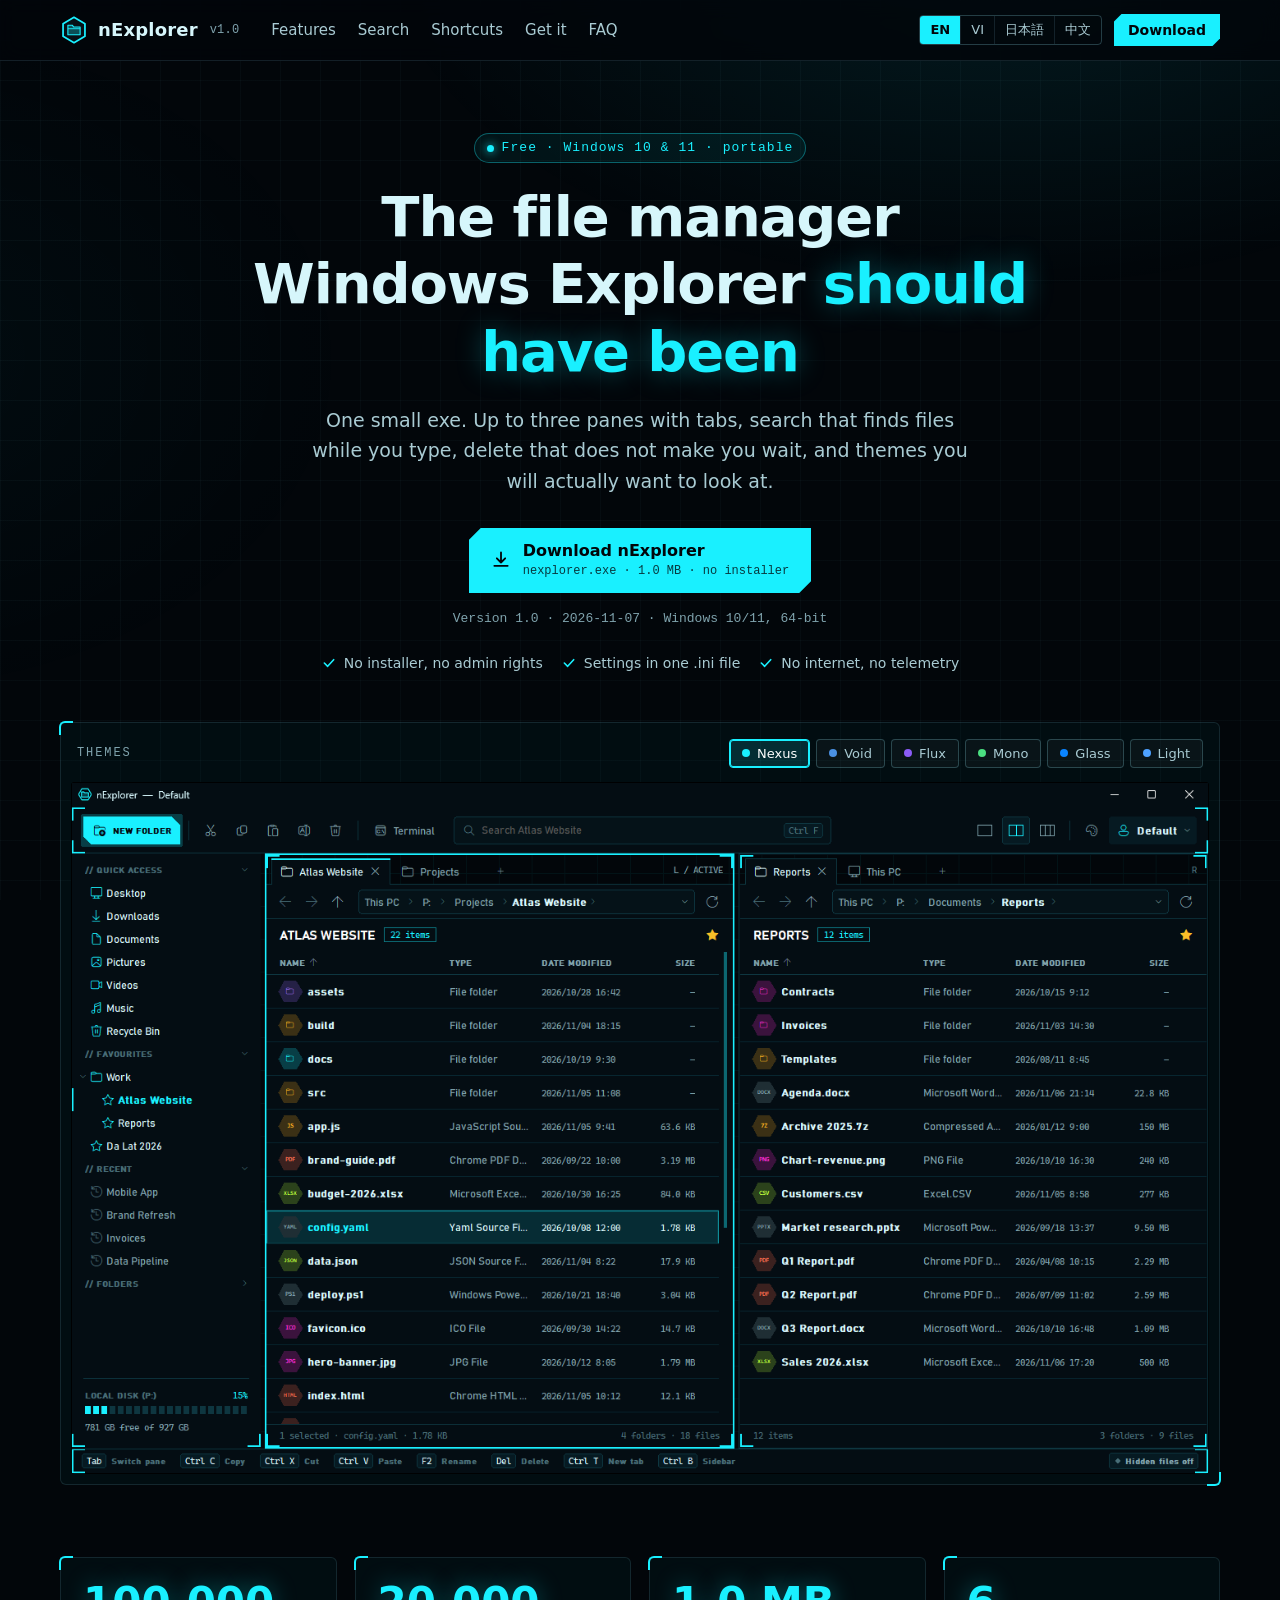
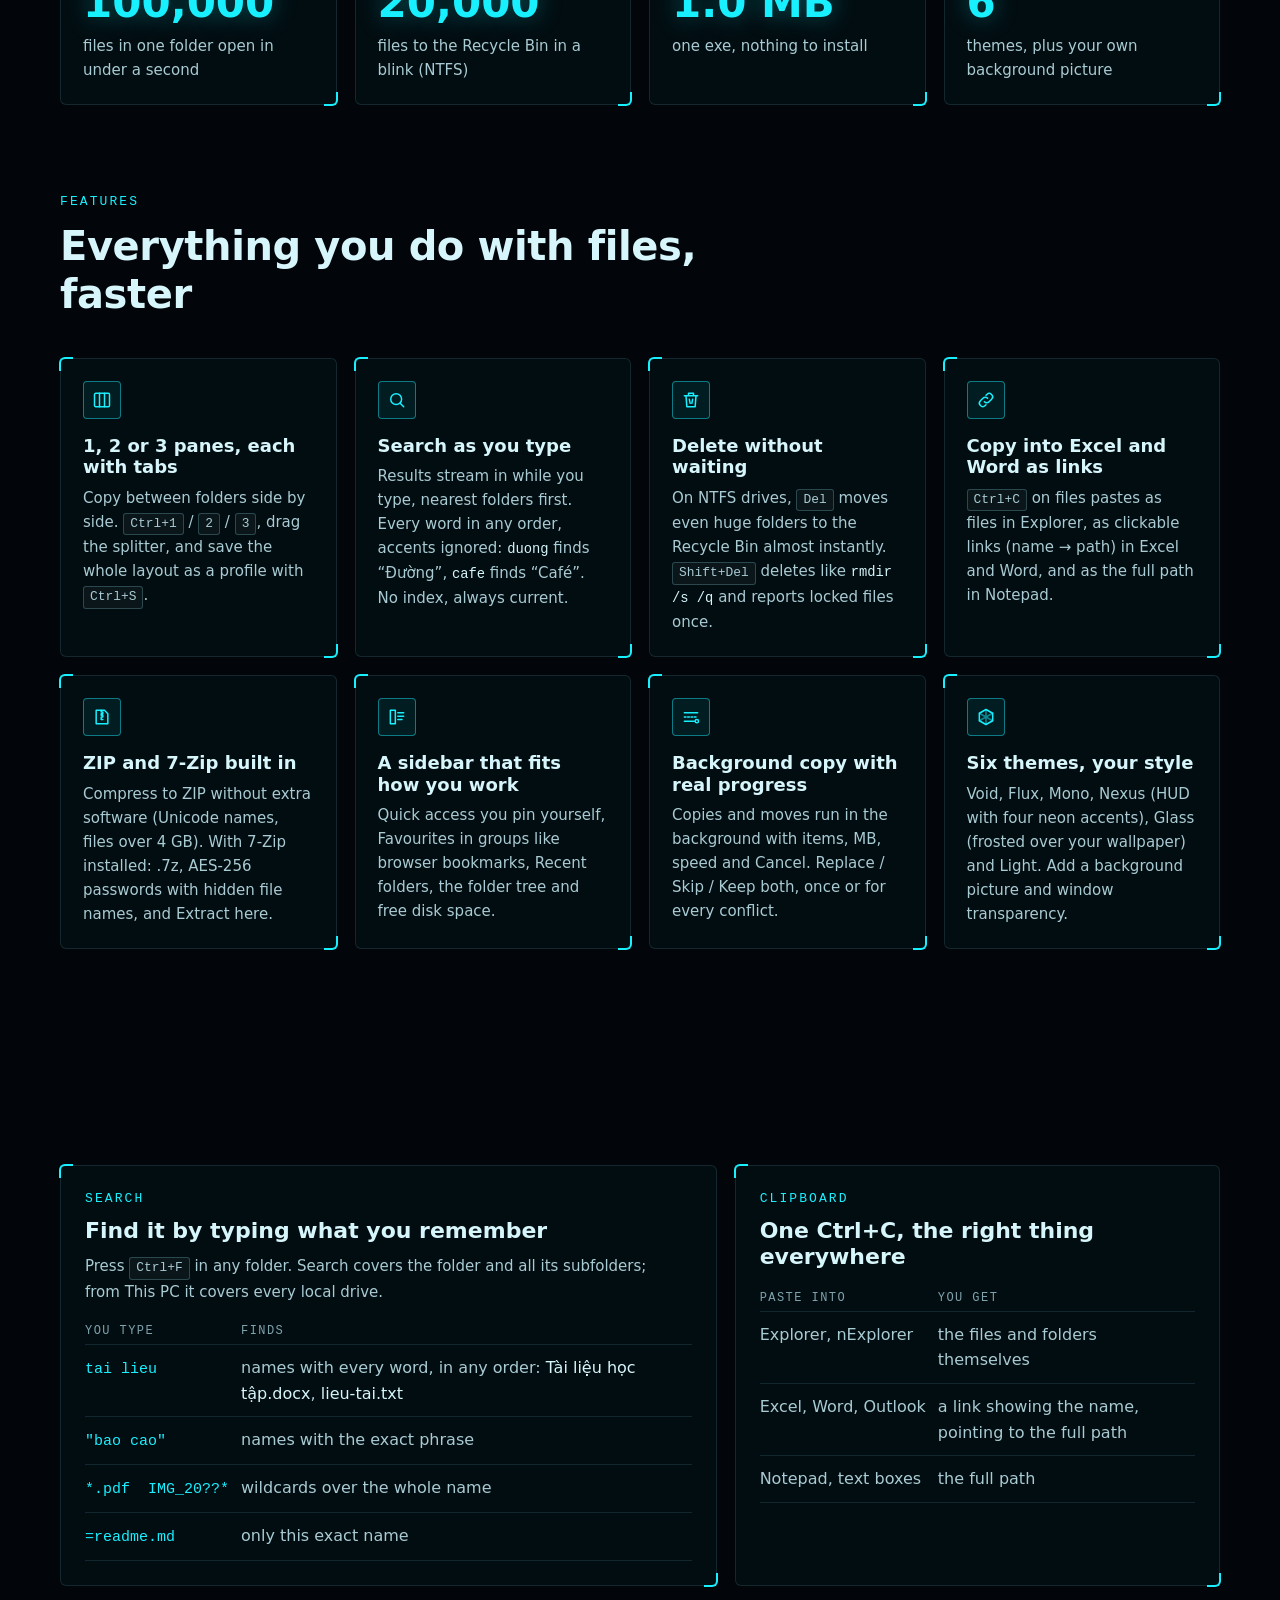
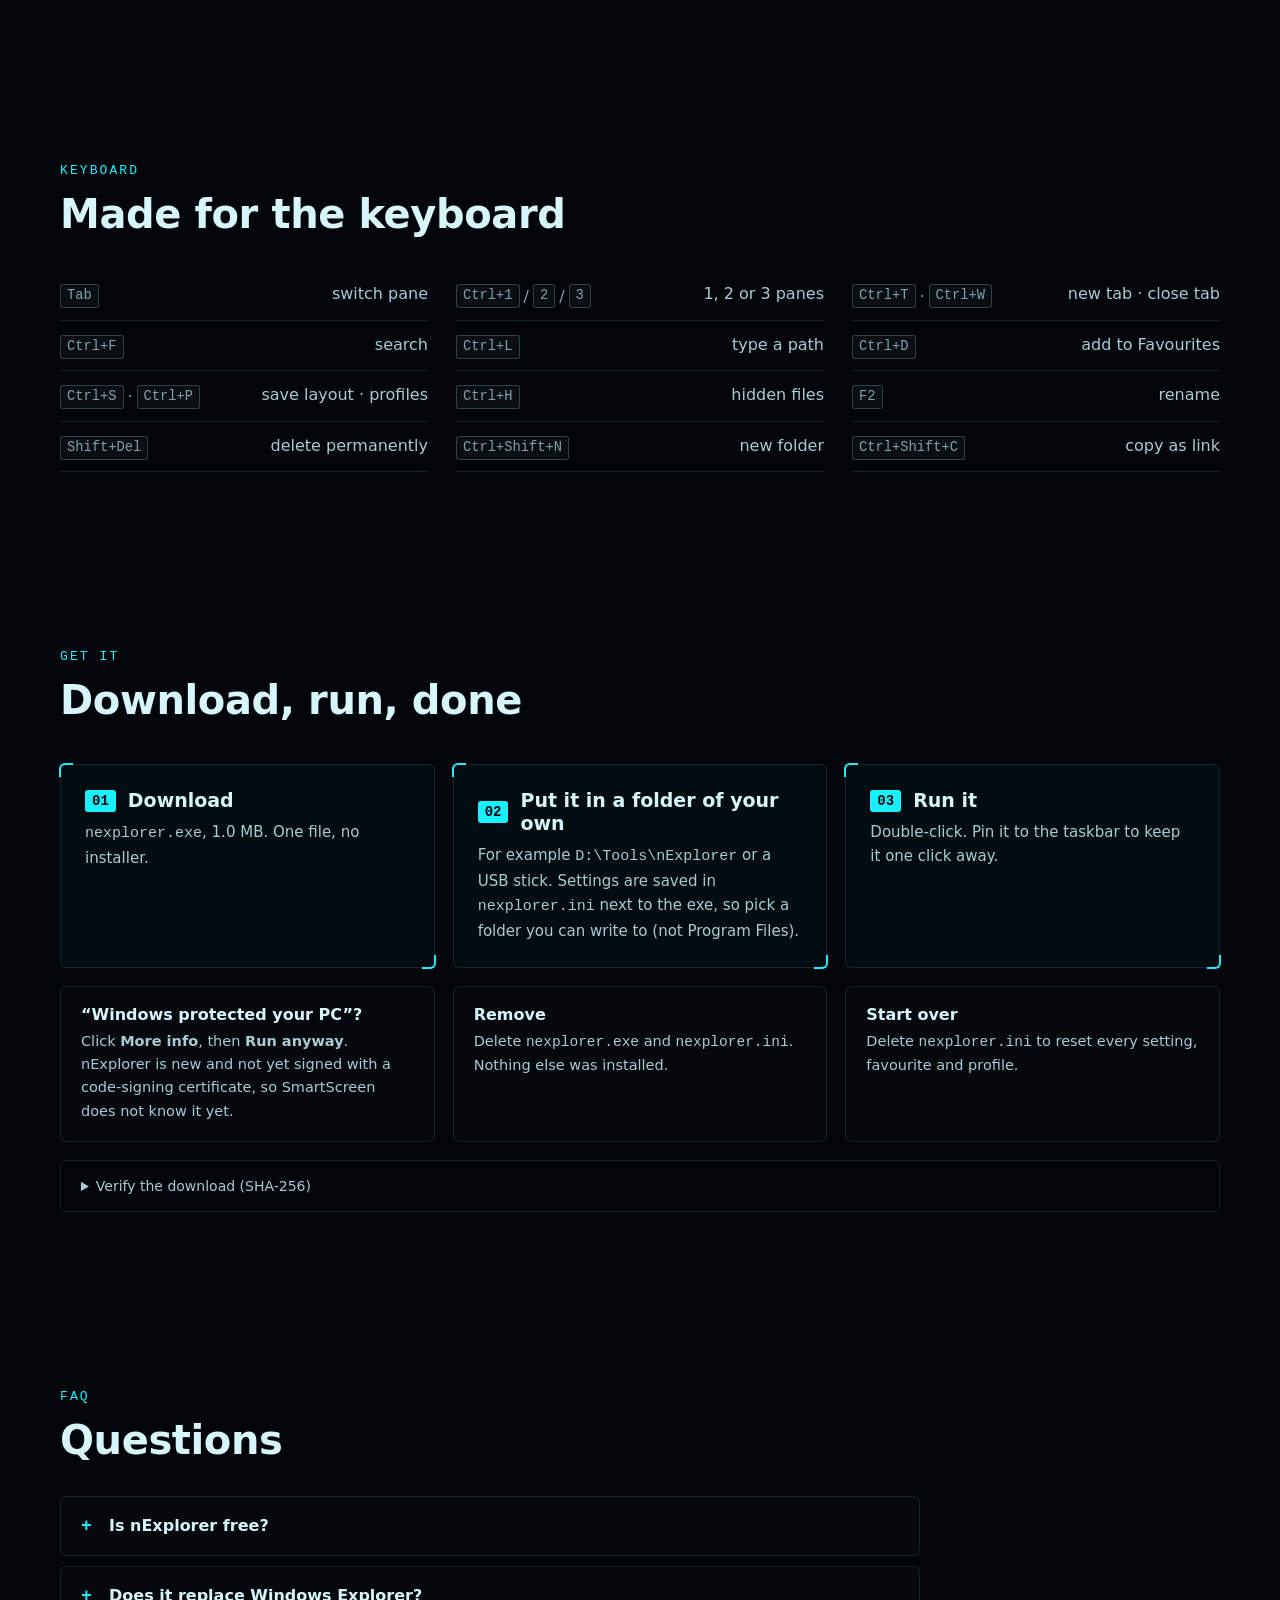
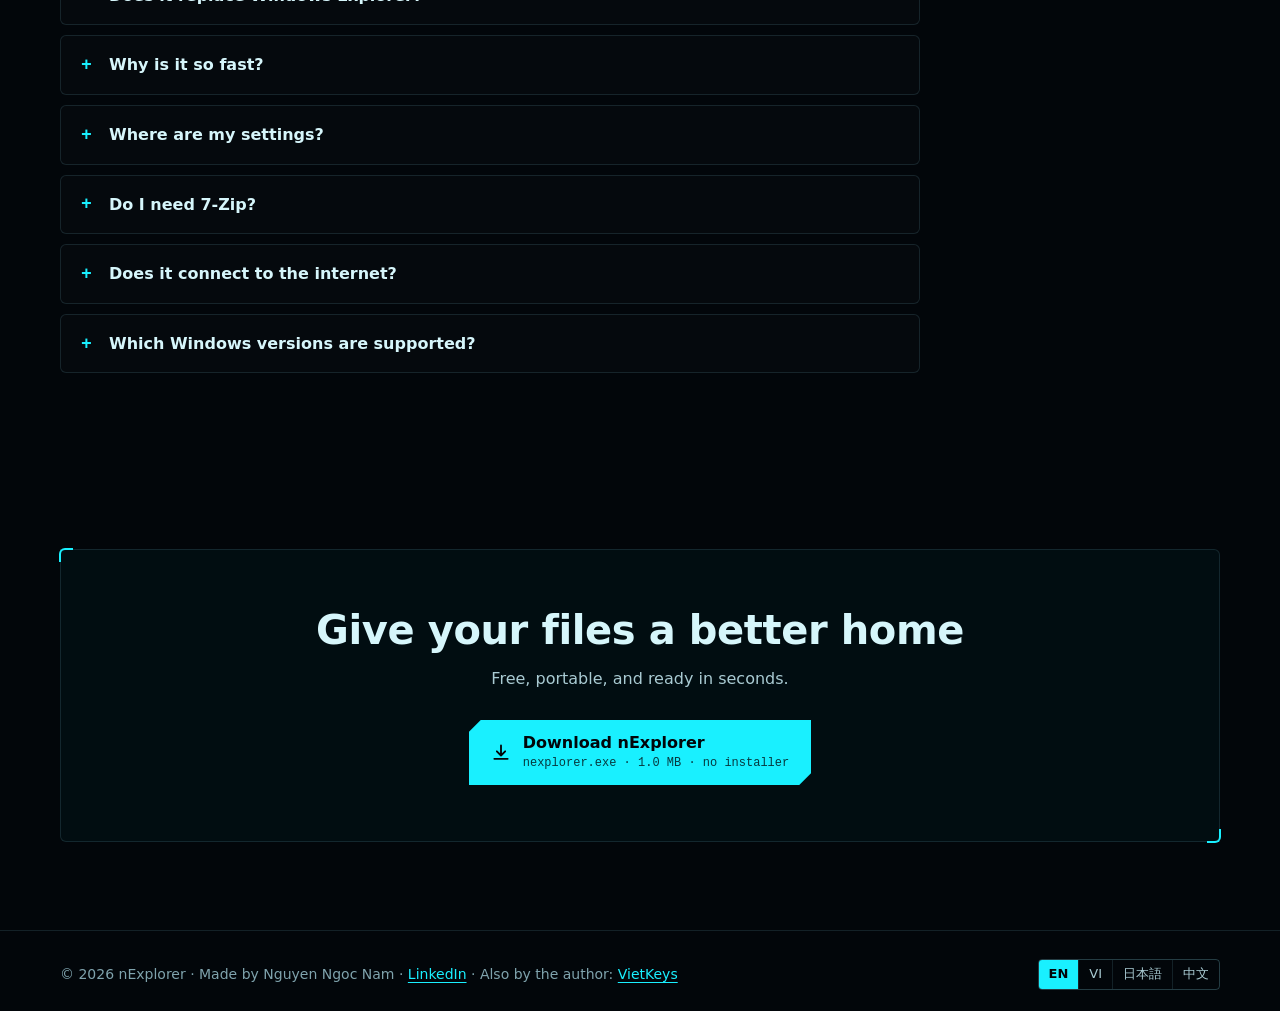
==== 01_folder/site/public/index.html @ 61c1e130 "nExplorer landing page (nexplorer.vietkeys.com): static site in 01_folder/site for Vercel, pages in " ====
<!doctype html>
<html lang="en">
<head>
<meta charset="utf-8">
<meta name="viewport" content="width=device-width, initial-scale=1">
<script>try{if(!localStorage.getItem('nx-lang')){var b=((navigator.languages&&navigator.languages[0])||navigator.language||'').toLowerCase().slice(0,2);if(b==='vi'||b==='ja'||b==='zh')location.replace(b+'/'+location.hash)}}catch(e){}</script>
<title>nExplorer — a fast file manager for Windows</title>
<meta name="description" content="nExplorer is a free, lightweight file manager for Windows 10 and 11: one small exe, up to 3 panes with tabs, instant search, near-instant delete, smart copy into Excel and Word, built-in ZIP and 6 themes.">
<link rel="canonical" href="https://nexplorer.vietkeys.com/">
<link rel="alternate" hreflang="en" href="https://nexplorer.vietkeys.com/">
<link rel="alternate" hreflang="vi" href="https://nexplorer.vietkeys.com/vi/">
<link rel="alternate" hreflang="ja" href="https://nexplorer.vietkeys.com/ja/">
<link rel="alternate" hreflang="zh-Hans" href="https://nexplorer.vietkeys.com/zh/">
<link rel="alternate" hreflang="x-default" href="https://nexplorer.vietkeys.com/">
<meta name="theme-color" content="#02060a">
<link rel="icon" href="favicon.ico" sizes="any">
<link rel="icon" href="icon.svg" type="image/svg+xml">
<meta property="og:type" content="website">
<meta property="og:site_name" content="nExplorer">
<meta property="og:title" content="nExplorer — a fast file manager for Windows">
<meta property="og:description" content="nExplorer is a free, lightweight file manager for Windows 10 and 11: one small exe, up to 3 panes with tabs, instant search, near-instant delete, smart copy into Excel and Word, built-in ZIP and 6 themes.">
<meta property="og:url" content="https://nexplorer.vietkeys.com/">
<meta property="og:image" content="https://nexplorer.vietkeys.com/og.png">
<meta property="og:image:width" content="1200">
<meta property="og:image:height" content="630">
<meta property="og:locale" content="en_US">
<meta name="twitter:card" content="summary_large_image">
<link rel="stylesheet" href="assets/style.css?v=fa06690f56">
<script src="assets/app.js?v=c8efb5a3a5" defer></script>
<script type="application/ld+json">{"@context":"https://schema.org","@type":"SoftwareApplication","name":"nExplorer","description":"nExplorer is a free, lightweight file manager for Windows 10 and 11: one small exe, up to 3 panes with tabs, instant search, near-instant delete, smart copy into Excel and Word, built-in ZIP and 6 themes.","operatingSystem":"Windows 10, Windows 11","applicationCategory":"UtilitiesApplication","softwareVersion":"1.0","datePublished":"2026-11-07","fileSize":"1.0 MB","downloadUrl":"https://nexplorer.vietkeys.com/download/nexplorer.exe","url":"https://nexplorer.vietkeys.com/","offers":{"@type":"Offer","price":"0","priceCurrency":"USD"},"author":{"@type":"Person","name":"Nguyen Ngoc Nam","url":"https://www.linkedin.com/in/nguyenngocnam/"},"image":"https://nexplorer.vietkeys.com/og.png"}</script>
</head>
<body>
<a class="skip" href="#main">Skip to content</a>
<header class="top">
  <div class="wrap">
    <a class="brand" href="./" aria-label="nExplorer" style="color:var(--text)"><span style="color:var(--accent);display:flex"><svg viewBox="0 0 64 64" aria-hidden="true"><path d="M32 3 57 17.5v29L32 61 7 46.5v-29Z" fill="#061016" stroke="currentColor" stroke-width="4" stroke-linejoin="round"/><path d="M18 21h10l3 4h15v18H18Z" fill="currentColor" fill-opacity=".28" stroke="currentColor" stroke-width="2.5" stroke-linejoin="round"/><path d="M18 29h28" stroke="currentColor" stroke-width="2"/></svg></span>nExplorer<small>v1.0</small></a>
    <nav class="nav" aria-label="nExplorer">
      <a href="#features">Features</a>
      <a href="#search">Search</a>
      <a href="#keys">Shortcuts</a>
      <a href="#install">Get it</a>
      <a href="#faq">FAQ</a>
    </nav>
    <div class="top-end">
      <nav class="langs" aria-label="Language"><a href="./" hreflang="en" lang="en" data-lang="en" aria-current="true">EN</a><a href="vi/" hreflang="vi" lang="vi" data-lang="vi">VI</a><a href="ja/" hreflang="ja" lang="ja" data-lang="ja">日本語</a><a href="zh/" hreflang="zh-Hans" lang="zh-Hans" data-lang="zh">中文</a></nav>
      <a class="btn small" href="download/nexplorer.exe" download>Download</a>
    </div>
  </div>
</header>

<main id="main">
<section class="hero" id="download">
  <div class="wrap center">
    <span class="eyebrow">Free · Windows 10 &amp; 11 · portable</span>
    <h1>The file manager Windows Explorer <em>should have been</em></h1>
    <p class="lead">One small exe. Up to three panes with tabs, search that finds files while you type, delete that does not make you wait, and themes you will actually want to look at.</p>
    <div class="ctas"><a class="btn" href="download/nexplorer.exe" download><svg viewBox="0 0 24 24" fill="none" stroke="currentColor" stroke-width="2.2" stroke-linecap="round" stroke-linejoin="round" aria-hidden="true"><path d="M12 3v12m0 0-5-5m5 5 5-5M4 19h16"/></svg><span class="two">Download nExplorer<span class="btn-sub">nexplorer.exe · 1.0 MB · no installer</span></span></a></div>
    <p class="meta">Version 1.0 · 2026-11-07 · Windows 10/11, 64-bit</p>
    <ul class="trust"><li><svg viewBox="0 0 24 24" fill="none" stroke="currentColor" stroke-width="2.4" stroke-linecap="round" stroke-linejoin="round" aria-hidden="true"><path d="m5 12 5 5 9-10"/></svg>No installer, no admin rights</li><li><svg viewBox="0 0 24 24" fill="none" stroke="currentColor" stroke-width="2.4" stroke-linecap="round" stroke-linejoin="round" aria-hidden="true"><path d="m5 12 5 5 9-10"/></svg>Settings in one .ini file</li><li><svg viewBox="0 0 24 24" fill="none" stroke="currentColor" stroke-width="2.4" stroke-linecap="round" stroke-linejoin="round" aria-hidden="true"><path d="m5 12 5 5 9-10"/></svg>No internet, no telemetry</li></ul>
    <div class="panel showcase" data-showcase>
      <div class="showcase-bar">
        <span class="label">Themes</span>
        <div class="seg" role="group" aria-label="Themes">
          <button type="button" data-theme="nexus" data-accent="#19f0ff" aria-pressed="true"><span class="dot" style="background:#19f0ff"></span>Nexus</button>
          <button type="button" data-theme="void" data-accent="#4a90e2" aria-pressed="false"><span class="dot" style="background:#4a90e2"></span>Void</button>
          <button type="button" data-theme="flux" data-accent="#8b5cf6" aria-pressed="false"><span class="dot" style="background:#8b5cf6"></span>Flux</button>
          <button type="button" data-theme="mono" data-accent="#4ade80" aria-pressed="false"><span class="dot" style="background:#4ade80"></span>Mono</button>
          <button type="button" data-theme="glass" data-accent="#0a84ff" aria-pressed="false"><span class="dot" style="background:#0a84ff"></span>Glass</button>
          <button type="button" data-theme="light" data-accent="#4ea1ff" aria-pressed="false"><span class="dot" style="background:#4ea1ff"></span>Light</button>
        </div>
      </div>
      <div class="frame">
        <img data-shot="nexus" src="img/shot-nexus.png" width="1386" height="843" alt="nExplorer with the Nexus theme: sidebar, two panes with tabs, toolbar and status bar" class="on" fetchpriority="high" decoding="async">
        <img data-shot="void" src="img/shot-void.png" width="1386" height="843" alt="nExplorer with the Void theme: sidebar, two panes with tabs, toolbar and status bar" loading="lazy" decoding="async">
        <img data-shot="flux" src="img/shot-flux.png" width="1386" height="843" alt="nExplorer with the Flux theme: sidebar, two panes with tabs, toolbar and status bar" loading="lazy" decoding="async">
        <img data-shot="mono" src="img/shot-mono.png" width="1386" height="843" alt="nExplorer with the Mono theme: sidebar, two panes with tabs, toolbar and status bar" loading="lazy" decoding="async">
        <img data-shot="glass" src="img/shot-glass.png" width="1386" height="843" alt="nExplorer with the Glass theme: sidebar, two panes with tabs, toolbar and status bar" loading="lazy" decoding="async">
        <img data-shot="light" src="img/shot-light.png" width="1386" height="843" alt="nExplorer with the Light theme: sidebar, two panes with tabs, toolbar and status bar" loading="lazy" decoding="async">
      </div>
    </div>
  </div>
</section>

<section class="stats" aria-label="nExplorer">
  <div class="wrap">
    <div class="panel stat"><b>100,000</b><span>files in one folder open in under a second</span></div>
    <div class="panel stat"><b>20,000</b><span>files to the Recycle Bin in a blink (NTFS)</span></div>
    <div class="panel stat"><b>1.0 MB</b><span>one exe, nothing to install</span></div>
    <div class="panel stat"><b>6</b><span>themes, plus your own background picture</span></div>
  </div>
</section>

<section id="features">
  <div class="wrap">
    <p class="kicker">Features</p>
    <h2>Everything you do with files, faster</h2>
    <div class="grid">
      <article class="panel feature"><div class="ico"><svg viewBox="0 0 24 24" fill="none" stroke="currentColor" stroke-width="1.8" stroke-linecap="round" stroke-linejoin="round" aria-hidden="true"><rect x="3" y="4" width="18" height="16" rx="1.5"/><path d="M9 4v16M15 4v16"/></svg></div><h3>1, 2 or 3 panes, each with tabs</h3><p>Copy between folders side by side. <kbd>Ctrl+1</kbd> / <kbd>2</kbd> / <kbd>3</kbd>, drag the splitter, and save the whole layout as a profile with <kbd>Ctrl+S</kbd>.</p></article>
      <article class="panel feature"><div class="ico"><svg viewBox="0 0 24 24" fill="none" stroke="currentColor" stroke-width="1.8" stroke-linecap="round" stroke-linejoin="round" aria-hidden="true"><circle cx="11" cy="11" r="6.5"/><path d="m20 20-4.2-4.2"/></svg></div><h3>Search as you type</h3><p>Results stream in while you type, nearest folders first. Every word in any order, accents ignored: <code>duong</code> finds “Đường”, <code>cafe</code> finds “Café”. No index, always current.</p></article>
      <article class="panel feature"><div class="ico"><svg viewBox="0 0 24 24" fill="none" stroke="currentColor" stroke-width="1.8" stroke-linecap="round" stroke-linejoin="round" aria-hidden="true"><path d="M4 7h16M9 7V4h6v3M6 7l1 13h10l1-13"/><path d="m10 11 1 5m3-5-1 5"/></svg></div><h3>Delete without waiting</h3><p>On NTFS drives, <kbd>Del</kbd> moves even huge folders to the Recycle Bin almost instantly. <kbd>Shift+Del</kbd> deletes like <code>rmdir /s /q</code> and reports locked files once.</p></article>
      <article class="panel feature"><div class="ico"><svg viewBox="0 0 24 24" fill="none" stroke="currentColor" stroke-width="1.8" stroke-linecap="round" stroke-linejoin="round" aria-hidden="true"><path d="M10 14a4 4 0 0 0 5.7 0l3-3a4 4 0 0 0-5.7-5.7l-1 1"/><path d="M14 10a4 4 0 0 0-5.7 0l-3 3a4 4 0 0 0 5.7 5.7l1-1"/></svg></div><h3>Copy into Excel and Word as links</h3><p><kbd>Ctrl+C</kbd> on files pastes as files in Explorer, as clickable links (name → path) in Excel and Word, and as the full path in Notepad.</p></article>
      <article class="panel feature"><div class="ico"><svg viewBox="0 0 24 24" fill="none" stroke="currentColor" stroke-width="1.8" stroke-linecap="round" stroke-linejoin="round" aria-hidden="true"><path d="M5 4h10l4 4v12H5Z"/><path d="M11 4v2h2v2h-2v2h2v2h-2v3h2"/></svg></div><h3>ZIP and 7-Zip built in</h3><p>Compress to ZIP without extra software (Unicode names, files over 4 GB). With 7-Zip installed: .7z, AES-256 passwords with hidden file names, and Extract here.</p></article>
      <article class="panel feature"><div class="ico"><svg viewBox="0 0 24 24" fill="none" stroke="currentColor" stroke-width="1.8" stroke-linecap="round" stroke-linejoin="round" aria-hidden="true"><path d="M4 4h6v16H4Z"/><path d="M13 7h7M13 11h7M13 15h5"/></svg></div><h3>A sidebar that fits how you work</h3><p>Quick access you pin yourself, Favourites in groups like browser bookmarks, Recent folders, the folder tree and free disk space.</p></article>
      <article class="panel feature"><div class="ico"><svg viewBox="0 0 24 24" fill="none" stroke="currentColor" stroke-width="1.8" stroke-linecap="round" stroke-linejoin="round" aria-hidden="true"><path d="M4 17h12M4 7h16"/><path d="M4 12h16" stroke-dasharray="2 2"/><circle cx="19" cy="17" r="2"/></svg></div><h3>Background copy with real progress</h3><p>Copies and moves run in the background with items, MB, speed and Cancel. Replace / Skip / Keep both, once or for every conflict.</p></article>
      <article class="panel feature"><div class="ico"><svg viewBox="0 0 24 24" fill="none" stroke="currentColor" stroke-width="1.8" stroke-linecap="round" stroke-linejoin="round" aria-hidden="true"><path d="M12 3 20 7.5v9L12 21l-8-4.5v-9Z"/><path d="M12 3v18M4 7.5l16 9M20 7.5l-16 9" opacity=".5"/></svg></div><h3>Six themes, your style</h3><p>Void, Flux, Mono, Nexus (HUD with four neon accents), Glass (frosted over your wallpaper) and Light. Add a background picture and window transparency.</p></article>
    </div>
  </div>
</section>

<section id="search">
  <div class="wrap">
    <div class="tables">
      <div class="panel">
        <p class="kicker">Search</p>
        <h3>Find it by typing what you remember</h3>
        <p class="section-lead">Press <kbd>Ctrl+F</kbd> in any folder. Search covers the folder and all its subfolders; from This PC it covers every local drive.</p>
        <table><thead><tr><th scope="col">You type</th><th scope="col">Finds</th></tr></thead>
        <tbody><tr><td><code>tai lieu</code></td><td>names with every word, in any order: <i>Tài liệu học tập.docx</i>, <i>lieu-tai.txt</i></td></tr><tr><td><code>&quot;bao cao&quot;</code></td><td>names with the exact phrase</td></tr><tr><td><code>*.pdf  IMG_20??*</code></td><td>wildcards over the whole name</td></tr><tr><td><code>=readme.md</code></td><td>only this exact name</td></tr></tbody></table>
      </div>
      <div class="panel">
        <p class="kicker">Clipboard</p>
        <h3>One Ctrl+C, the right thing everywhere</h3>
        <table><thead><tr><th scope="col">Paste into</th><th scope="col">You get</th></tr></thead>
        <tbody><tr><td>Explorer, nExplorer</td><td>the files and folders themselves</td></tr><tr><td>Excel, Word, Outlook</td><td>a link showing the name, pointing to the full path</td></tr><tr><td>Notepad, text boxes</td><td>the full path</td></tr></tbody></table>
      </div>
    </div>
  </div>
</section>

<section id="keys">
  <div class="wrap">
    <p class="kicker">Keyboard</p>
    <h2>Made for the keyboard</h2>
    <div class="keys-grid">
      <div><b class="k"><kbd>Tab</kbd></b><span>switch pane</span></div>
      <div><b class="k"><kbd>Ctrl+1</kbd> / <kbd>2</kbd> / <kbd>3</kbd></b><span>1, 2 or 3 panes</span></div>
      <div><b class="k"><kbd>Ctrl+T</kbd> · <kbd>Ctrl+W</kbd></b><span>new tab · close tab</span></div>
      <div><b class="k"><kbd>Ctrl+F</kbd></b><span>search</span></div>
      <div><b class="k"><kbd>Ctrl+L</kbd></b><span>type a path</span></div>
      <div><b class="k"><kbd>Ctrl+D</kbd></b><span>add to Favourites</span></div>
      <div><b class="k"><kbd>Ctrl+S</kbd> · <kbd>Ctrl+P</kbd></b><span>save layout · profiles</span></div>
      <div><b class="k"><kbd>Ctrl+H</kbd></b><span>hidden files</span></div>
      <div><b class="k"><kbd>F2</kbd></b><span>rename</span></div>
      <div><b class="k"><kbd>Shift+Del</kbd></b><span>delete permanently</span></div>
      <div><b class="k"><kbd>Ctrl+Shift+N</kbd></b><span>new folder</span></div>
      <div><b class="k"><kbd>Ctrl+Shift+C</kbd></b><span>copy as link</span></div>
    </div>
  </div>
</section>

<section id="install">
  <div class="wrap">
    <p class="kicker">Get it</p>
    <h2>Download, run, done</h2>
    <ol class="steps">
      <li><div class="panel"><h3>Download</h3><p><code>nexplorer.exe</code>, 1.0 MB. One file, no installer.</p></div></li>
      <li><div class="panel"><h3>Put it in a folder of your own</h3><p>For example <code>D:\Tools\nExplorer</code> or a USB stick. Settings are saved in <code>nexplorer.ini</code> next to the exe, so pick a folder you can write to (not Program Files).</p></div></li>
      <li><div class="panel"><h3>Run it</h3><p>Double-click. Pin it to the taskbar to keep it one click away.</p></div></li>
    </ol>
    <div class="notes">
      <div class="note-card"><h3>“Windows protected your PC”?</h3><p>Click <b>More info</b>, then <b>Run anyway</b>. nExplorer is new and not yet signed with a code-signing certificate, so SmartScreen does not know it yet.</p></div>
      <div class="note-card"><h3>Remove</h3><p>Delete <code>nexplorer.exe</code> and <code>nexplorer.ini</code>. Nothing else was installed.</p></div>
      <div class="note-card"><h3>Start over</h3><p>Delete <code>nexplorer.ini</code> to reset every setting, favourite and profile.</p></div>
    </div>
    <details class="sums">
      <summary>Verify the download (SHA-256)</summary>
      <pre>f48368259e08f5af6e5006ab4acd1ea6cb4da313aa40cc37cbaa8cc1901d05dd  nexplorer.exe</pre>
    </details>
  </div>
</section>

<section id="faq">
  <div class="wrap">
    <p class="kicker">FAQ</p>
    <h2>Questions</h2>
    <div class="faq">
      <details><summary>Is nExplorer free?</summary><p>Yes. Download it and use it on as many PCs as you like.</p></details>
      <details><summary>Does it replace Windows Explorer?</summary><p>It runs next to it: Explorer, the desktop and the taskbar stay as they are. Use nExplorer for your file work and keep Explorer for anything else.</p></details>
      <details><summary>Why is it so fast?</summary><p>It reads folders on a background thread and skips what slows Explorer down: no shell extensions, no thumbnails, no search index.</p></details>
      <details><summary>Where are my settings?</summary><p>In <code>nexplorer.ini</code> next to the exe: favourites, Quick access, profiles, theme and window layout. Copy both files to take your setup to another PC.</p></details>
      <details><summary>Do I need 7-Zip?</summary><p>No. ZIP is built in, and without 7-Zip archives are extracted with the tar.exe that ships with Windows. With 7-Zip installed you also get .7z, passwords and more formats.</p></details>
      <details><summary>Does it connect to the internet?</summary><p>No. nExplorer has no network code: no telemetry, no update check, no ads. Only the folders you open on network shares use Windows file sharing.</p></details>
      <details><summary>Which Windows versions are supported?</summary><p>Windows 10 (version 1607 or later) and Windows 11, 64-bit. No administrator rights needed.</p></details>
    </div>
  </div>
</section>

<section>
  <div class="wrap">
    <div class="panel final">
      <h2>Give your files a better home</h2>
      <p>Free, portable, and ready in seconds.</p>
      <div class="ctas"><a class="btn" href="download/nexplorer.exe" download><svg viewBox="0 0 24 24" fill="none" stroke="currentColor" stroke-width="2.2" stroke-linecap="round" stroke-linejoin="round" aria-hidden="true"><path d="M12 3v12m0 0-5-5m5 5 5-5M4 19h16"/></svg><span class="two">Download nExplorer<span class="btn-sub">nexplorer.exe · 1.0 MB · no installer</span></span></a></div>
    </div>
  </div>
</section>
</main>

<footer>
  <div class="wrap">
    <p>© 2026 nExplorer · Made by Nguyen Ngoc Nam · <a href="https://www.linkedin.com/in/nguyenngocnam/" rel="author">LinkedIn</a> · Also by the author: <a href="https://vietkeys.com/">VietKeys</a></p>
    <nav class="langs" aria-label="Language"><a href="./" hreflang="en" lang="en" data-lang="en" aria-current="true">EN</a><a href="vi/" hreflang="vi" lang="vi" data-lang="vi">VI</a><a href="ja/" hreflang="ja" lang="ja" data-lang="ja">日本語</a><a href="zh/" hreflang="zh-Hans" lang="zh-Hans" data-lang="zh">中文</a></nav>
  </div>
</footer>
</body>
</html>
---- 01_folder/site/public/assets/style.css ----
/* nexplorer.vietkeys.com — the look of the Nexus theme of nExplorer (src/theme.cpp); the accent follows the theme shown */
:root {
  --bg: #02060a;
  --panel: rgba(25, 240, 255, 0.03);
  --line: rgba(127, 200, 215, 0.14);
  --line-strong: rgba(127, 200, 215, 0.28);
  --text: #d6f6fb;
  --soft: #a9cbd3;
  --muted: #7fa3ad;
  --dim: #486e78;
  --accent: #19f0ff;
  --accent-hover: color-mix(in srgb, var(--accent) 78%, white);
  --accent-ink: #02060a;
  --sans: Rajdhani, Bahnschrift, "Segoe UI Variable Display", "Segoe UI", system-ui, -apple-system, sans-serif;
  --mono: "Share Tech Mono", "Cascadia Mono", "Cascadia Code", Consolas, ui-monospace, "SF Mono", monospace;
  --radius: 4px;
  --cut: 12px;
  color-scheme: dark;
}
:lang(ja) { --sans: Bahnschrift, "Segoe UI", "Yu Gothic UI", "Meiryo UI", "Hiragino Sans", system-ui, sans-serif; }
:lang(zh) { --sans: Bahnschrift, "Segoe UI", "Microsoft YaHei UI", "PingFang SC", "Noto Sans SC", system-ui, sans-serif; }

*, *::before, *::after { box-sizing: border-box; }
html { scroll-behavior: smooth; scroll-padding-top: 76px; -webkit-text-size-adjust: 100%; }
@media (prefers-reduced-motion: reduce) { html { scroll-behavior: auto; } }
body {
  margin: 0;
  background: var(--bg);
  color: var(--text);
  font: 16px/1.6 var(--sans);
  overflow-x: hidden;
}
/* faint grid + cyan glow, like the window background */
body::before {
  content: "";
  position: fixed;
  inset: 0;
  z-index: -1;
  background:
    radial-gradient(900px 520px at 78% -8%, color-mix(in srgb, var(--accent) 10%, transparent), transparent 70%),
    radial-gradient(700px 500px at -10% 40%, rgba(25, 240, 255, 0.03), transparent 70%),
    linear-gradient(rgba(127, 200, 215, 0.035) 1px, transparent 1px) 0 0 / 40px 40px,
    linear-gradient(90deg, rgba(127, 200, 215, 0.035) 1px, transparent 1px) 0 0 / 40px 40px;
  pointer-events: none;
}
img { max-width: 100%; height: auto; display: block; }
a { color: var(--accent); text-decoration-thickness: 1px; text-underline-offset: 3px; }
a:hover { color: var(--accent-hover); }
:focus-visible { outline: 2px solid var(--accent); outline-offset: 3px; }
code, kbd, .mono { font-family: var(--mono); }
kbd {
  display: inline-block;
  padding: 0 6px;
  border: 1px solid var(--line-strong);
  border-radius: 3px;
  background: rgba(255, 255, 255, 0.04);
  font-size: 0.86em;
  line-height: 1.6;
  white-space: nowrap;
}
.wrap { width: min(1160px, 100% - 32px); margin-inline: auto; }
.skip { position: absolute; left: -9999px; top: 8px; z-index: 100; background: var(--accent); color: var(--accent-ink); padding: 8px 12px; }
.skip:focus { left: 16px; }

/* ---------- header ---------- */
.top {
  position: sticky;
  top: 0;
  z-index: 50;
  background: rgba(2, 6, 10, 0.82);
  backdrop-filter: blur(10px);
  -webkit-backdrop-filter: blur(10px);
  border-bottom: 1px solid var(--line);
}
.top .wrap { display: flex; align-items: center; gap: 20px; height: 60px; }
.brand { display: flex; align-items: center; gap: 10px; color: var(--text); text-decoration: none; font-weight: 700; font-size: 18px; letter-spacing: 0.01em; }
.brand:hover { color: var(--text); }
.brand svg { width: 28px; height: 28px; flex: none; }
.brand small { font: 400 12px var(--mono); color: var(--muted); margin-left: 2px; }
.nav { display: flex; gap: 22px; margin-left: 12px; }
.nav a { color: var(--soft); text-decoration: none; font-size: 15px; }
.nav a:hover { color: var(--accent); }
.top-end { margin-left: auto; display: flex; align-items: center; gap: 12px; }
.langs { display: flex; border: 1px solid var(--line-strong); border-radius: var(--radius); overflow: hidden; }
.langs a {
  padding: 4px 10px;
  font: 500 13px/1.6 var(--sans);
  color: var(--soft);
  text-decoration: none;
  border-left: 1px solid var(--line);
}
.langs a:first-child { border-left: 0; }
.langs a:hover { color: var(--text); background: color-mix(in srgb, var(--accent) 8%, transparent); }
.langs a[aria-current="true"] { color: var(--accent-ink); background: var(--accent); font-weight: 700; }

/* ---------- buttons ---------- */
.btn {
  --c: var(--accent);
  display: inline-flex;
  align-items: center;
  gap: 12px;
  padding: 13px 22px;
  font: 700 16px/1.2 var(--sans);
  text-decoration: none;
  color: var(--accent-ink);
  background: var(--c);
  clip-path: polygon(var(--cut) 0, 100% 0, 100% calc(100% - var(--cut)), calc(100% - var(--cut)) 100%, 0 100%, 0 var(--cut));
  transition: background 0.15s, transform 0.15s;
}
.btn:hover { --c: var(--accent-hover); color: var(--accent-ink); }
.btn:active { transform: translateY(1px); }
.btn svg { width: 20px; height: 20px; flex: none; }
.btn.small { padding: 8px 14px; font-size: 14px; --cut: 8px; }
.btn.ghost {
  color: var(--accent);
  background: transparent;
  clip-path: none;
  border: 1px solid var(--accent);
  border-radius: var(--radius);
}
.btn.ghost:hover { background: color-mix(in srgb, var(--accent) 10%, transparent); color: var(--accent); }
.btn .two { display: flex; flex-direction: column; align-items: flex-start; }
.btn-sub { display: block; font: 400 12px/1.4 var(--mono); opacity: 0.78; margin-top: 3px; }

/* ---------- panels: HUD frame with cyan corner brackets ---------- */
.panel {
  position: relative;
  background: var(--panel);
  border: 1px solid var(--line);
  border-radius: 6px;
  padding: 24px;
}
.panel::before, .panel::after {
  content: "";
  position: absolute;
  width: 14px;
  height: 14px;
  border: 2px solid var(--accent);
  pointer-events: none;
}
.panel::before { top: -2px; left: -2px; border-right: 0; border-bottom: 0; border-top-left-radius: 6px; }
.panel::after { bottom: -2px; right: -2px; border-left: 0; border-top: 0; border-bottom-right-radius: 6px; }

.label { font: 500 12px/1.4 var(--mono); letter-spacing: 0.16em; text-transform: uppercase; color: var(--muted); }
.kicker { font: 500 13px/1.4 var(--mono); letter-spacing: 0.16em; text-transform: uppercase; color: var(--accent); margin: 0 0 10px; }
:lang(ja) .kicker, :lang(zh) .kicker, :lang(ja) .label, :lang(zh) .label { letter-spacing: 0.06em; }

section { padding: 88px 0; }
h1, h2, h3 { line-height: 1.2; margin: 0; font-weight: 700; }
h2 { font-size: clamp(28px, 4vw, 40px); letter-spacing: -0.01em; max-width: 24ch; }
:lang(ja) h2, :lang(zh) h2 { line-height: 1.35; letter-spacing: 0; }
.section-lead { color: var(--soft); max-width: 62ch; margin: 14px 0 0; font-size: 17px; }

/* ---------- hero ---------- */
.hero { padding: 72px 0 64px; }
.hero .wrap { display: grid; grid-template-columns: 1.2fr 0.8fr; gap: 48px; align-items: center; }
.eyebrow { display: inline-flex; align-items: center; gap: 8px; font: 500 13px/1.4 var(--mono); color: var(--accent); letter-spacing: 0.08em; padding: 5px 12px; border: 1px solid color-mix(in srgb, var(--accent) 35%, transparent); border-radius: 999px; background: color-mix(in srgb, var(--accent) 6%, transparent); }
.eyebrow::before { content: ""; width: 7px; height: 7px; border-radius: 50%; background: var(--accent); box-shadow: 0 0 10px var(--accent); }
.hero h1 { font-size: clamp(36px, 5vw, 56px); letter-spacing: -0.02em; margin: 20px 0 0; }
:lang(ja) .hero h1, :lang(zh) .hero h1 { font-size: clamp(30px, 4.6vw, 50px); letter-spacing: 0; line-height: 1.32; }
.hero h1 em { font-style: normal; color: var(--accent); text-shadow: 0 0 28px color-mix(in srgb, var(--accent) 35%, transparent); }
.lead { font-size: 19px; color: var(--soft); margin: 20px 0 0; max-width: 56ch; }
.ctas { display: flex; flex-wrap: wrap; gap: 14px; margin-top: 32px; align-items: stretch; }
.meta { margin: 16px 0 0; font: 400 13px/1.6 var(--mono); color: var(--muted); }
.trust { display: flex; flex-wrap: wrap; gap: 8px 18px; margin: 22px 0 0; padding: 0; list-style: none; color: var(--soft); font-size: 14px; }
.trust li { display: flex; align-items: center; gap: 7px; }
.trust svg { width: 16px; height: 16px; color: var(--accent); flex: none; }

/* typing demo */
.demo { padding: 0; }
.demo-bar { display: flex; align-items: center; gap: 12px; padding: 12px 16px; border-bottom: 1px solid var(--line); }
.demo-bar .label { margin-right: auto; }
.seg { display: inline-flex; gap: 6px; }
.seg button {
  font: 500 13px/1 var(--sans);
  color: var(--soft);
  background: rgba(255, 255, 255, 0.03);
  border: 1px solid var(--line-strong);
  border-radius: var(--radius);
  padding: 7px 12px;
  cursor: pointer;
}
.seg button:hover { color: var(--text); border-color: var(--accent); }
.seg button[aria-pressed="true"] { color: #fff; background: color-mix(in srgb, var(--accent) 14%, transparent); border-color: var(--accent); box-shadow: 0 0 0 1px var(--accent) inset; }
.demo-body { padding: 22px 20px 26px; display: grid; gap: 18px; }
.demo-row .label { display: block; margin-bottom: 8px; }
.keys { display: flex; flex-wrap: wrap; gap: 5px; min-height: 34px; }
.keys kbd { font-size: 15px; padding: 3px 8px; color: var(--dim); border-color: var(--line); transition: color 0.12s, border-color 0.12s, background 0.12s; }
.keys kbd.done { color: var(--soft); border-color: var(--line-strong); }
.keys kbd.now { color: var(--accent-ink); background: var(--accent); border-color: var(--accent); }
.keys kbd.space { min-width: 44px; }
.result {
  font: 500 clamp(30px, 4.4vw, 44px)/1.25 var(--sans);
  min-height: 1.3em;
  padding: 14px 16px;
  border: 1px solid var(--line-strong);
  border-radius: var(--radius);
  background: rgba(0, 0, 0, 0.25);
  overflow-wrap: anywhere;
}
.result::before { content: ">"; font-family: var(--mono); color: var(--accent); margin-right: 12px; font-size: 0.6em; vertical-align: middle; }
.caret { display: inline-block; width: 2px; height: 0.95em; background: var(--accent); vertical-align: -0.1em; margin-left: 3px; animation: blink 1s steps(1) infinite; }
@keyframes blink { 50% { opacity: 0; } }
@media (prefers-reduced-motion: reduce) { .caret { animation: none; } }

/* ---------- notepad comparison ---------- */
.split { display: grid; grid-template-columns: 1fr 1fr; gap: 56px; align-items: center; }
.compare { padding: 0; }
.compare table { width: 100%; border-collapse: collapse; font-size: 22px; }
.compare th { text-align: left; padding: 14px 20px; border-bottom: 1px solid var(--line); font-weight: 400; }
.compare td { padding: 12px 20px; border-bottom: 1px solid var(--line); font-family: var(--mono); }
.compare tr:last-child td { border-bottom: 0; }
.compare td.bad { color: var(--bad); text-decoration: line-through; text-decoration-color: rgba(255, 143, 163, 0.55); }
.compare td.good { color: var(--accent); }
.compare td.good::before { content: "✓ "; font-size: 0.75em; }
.footnote { color: var(--muted); font-size: 14px; margin: 16px 0 0; }

/* ---------- features ---------- */
.grid { display: grid; grid-template-columns: repeat(4, 1fr); gap: 18px; margin-top: 40px; }
.feature { padding: 22px; }
.feature .ico { width: 38px; height: 38px; display: grid; place-items: center; border: 1px solid color-mix(in srgb, var(--accent) 45%, transparent); border-radius: var(--radius); color: var(--accent); background: color-mix(in srgb, var(--accent) 7%, transparent); margin-bottom: 16px; }
.feature .ico svg { width: 20px; height: 20px; }
.feature h3 { font-size: 18px; margin-bottom: 8px; }
.feature p { margin: 0; color: var(--soft); font-size: 15px; }
.feature code { color: var(--text); font-size: 0.92em; }

/* ---------- screenshot ---------- */
.shot { margin: 40px 0 0; padding: 10px; }
.shot img { border-radius: 4px; width: 100%; }

/* ---------- reference ---------- */
.ref { display: grid; grid-template-columns: 1fr 1fr; gap: 18px; margin-top: 40px; }
.ref h3 { font-size: 22px; }
.ref table { width: 100%; border-collapse: collapse; margin-top: 14px; }
.ref th { text-align: left; font: 500 12px var(--mono); letter-spacing: 0.12em; text-transform: uppercase; color: var(--muted); padding: 6px 0; border-bottom: 1px solid var(--line); }
.ref td { padding: 7px 0; border-bottom: 1px solid var(--line); vertical-align: top; }
.ref td:first-child { width: 42%; }
.ref td:first-child kbd { margin-right: 4px; }
.ref .tone { color: var(--muted); font-size: 14px; margin-left: 6px; }
.ref .tone:first-child { margin-left: 0; }
.ref .example { margin: 16px 0 0; font-family: var(--mono); color: var(--soft); font-size: 15px; }
.ref .example b { color: var(--accent); font-weight: 500; }
.ref .note { margin: 8px 0 0; color: var(--muted); font-size: 14px; }

/* ---------- install ---------- */
.steps { list-style: none; padding: 0; margin: 40px 0 0; display: grid; grid-template-columns: repeat(3, 1fr); gap: 18px; counter-reset: step; }
.steps li { counter-increment: step; }
.steps li .panel { height: 100%; }
.steps h3 { font-size: 19px; margin-bottom: 8px; display: flex; align-items: center; gap: 12px; }
.steps h3::before { content: counter(step, decimal-leading-zero); font: 700 14px var(--mono); color: var(--accent-ink); background: var(--accent); padding: 3px 7px; border-radius: 3px; }
.steps p { margin: 0; color: var(--soft); font-size: 15px; }
.notes { display: grid; grid-template-columns: repeat(3, 1fr); gap: 18px; margin-top: 18px; }
.note-card { border: 1px solid var(--line); border-radius: 6px; padding: 18px 20px; background: rgba(255, 255, 255, 0.015); }
.note-card h3 { font-size: 16px; margin-bottom: 6px; }
.note-card p { margin: 0; color: var(--soft); font-size: 14.5px; }
.note-card .btn { margin-top: 14px; }
.sums { margin-top: 18px; border: 1px solid var(--line); border-radius: 6px; padding: 14px 20px; }
.sums summary { cursor: pointer; color: var(--soft); font-size: 14px; }
.sums pre { margin: 12px 0 0; font: 12.5px/1.7 var(--mono); color: var(--muted); white-space: pre-wrap; word-break: break-all; }

/* ---------- faq ---------- */
.faq { margin-top: 32px; display: grid; gap: 10px; max-width: 860px; }
.faq details { border: 1px solid var(--line); border-radius: 6px; background: rgba(255, 255, 255, 0.015); }
.faq details[open] { border-color: var(--line-strong); }
.faq summary { cursor: pointer; list-style: none; padding: 16px 20px; font-weight: 600; display: flex; gap: 14px; align-items: center; }
.faq summary::-webkit-details-marker { display: none; }
.faq summary::before { content: "+"; font: 700 18px/1 var(--mono); color: var(--accent); width: 14px; flex: none; }
.faq details[open] summary::before { content: "−"; }
.faq details p { margin: 0; padding: 0 20px 18px 48px; color: var(--soft); }

/* ---------- final call ---------- */
.final { text-align: center; padding: 56px 24px; }
.final h2 { margin-inline: auto; }
.final p { color: var(--soft); margin: 12px auto 28px; max-width: 52ch; }
.final .ctas { justify-content: center; margin-top: 0; }

footer { border-top: 1px solid var(--line); padding: 28px 0 40px; color: var(--muted); font-size: 14px; }
footer .wrap { display: flex; flex-wrap: wrap; gap: 10px 24px; align-items: center; justify-content: space-between; }
footer p { margin: 0; }

/* ---------- responsive ---------- */
@media (max-width: 1020px) {
  .grid { grid-template-columns: repeat(2, 1fr); }
  .nav { display: none; }
}
@media (max-width: 860px) {
  section { padding: 64px 0; }
  .hero { padding: 44px 0 40px; }
  .hero .wrap, .split, .ref { grid-template-columns: 1fr; gap: 32px; }
  .steps, .notes { grid-template-columns: 1fr; }
}
@media (max-width: 560px) {
  .grid { grid-template-columns: 1fr; }
  .top .wrap { gap: 10px; }
  .brand small, .top .btn { display: none; }
  .langs a { padding: 4px 8px; }
  .lead { font-size: 17px; }
  .ctas .btn { width: 100%; justify-content: center; }
  .btn .two { align-items: center; }
  .compare table { font-size: 18px; }
  .compare th, .compare td { padding: 10px 14px; }
  .faq details p { padding-left: 20px; }
}

/* ---------- nExplorer additions ---------- */
.btn, .langs a[aria-current="true"], .steps h3::before { transition: background 0.3s, color 0.3s; }
.hero .wrap.center { display: block; text-align: center; }
.hero .center h1 { max-width: 20ch; margin-inline: auto; }
:lang(ja) .hero .center h1, :lang(zh) .hero .center h1 { max-width: 24ch; }
.hero .center .lead { margin-inline: auto; }
.hero .center .ctas, .hero .center .trust { justify-content: center; }
.showcase { margin: 48px auto 0; max-width: 1160px; padding: 10px; text-align: left; }
.showcase-bar { display: flex; flex-wrap: wrap; align-items: center; gap: 10px 14px; padding: 6px 6px 14px; }
.showcase-bar .label { margin-right: auto; }
.showcase .seg { flex-wrap: wrap; }
.showcase .frame { position: relative; aspect-ratio: 1386 / 843; border-radius: 4px; overflow: hidden; background: #000; }
.showcase .frame img { position: absolute; inset: 0; width: 100%; height: 100%; object-fit: cover; object-position: top left; opacity: 0; transition: opacity 0.35s; }
.showcase .frame img.on { opacity: 1; }
.seg button .dot { display: inline-block; width: 8px; height: 8px; border-radius: 50%; margin-right: 7px; vertical-align: 1px; }

.stats { padding: 8px 0 0; }
.stats .wrap { display: grid; grid-template-columns: repeat(4, 1fr); gap: 18px; }
.stat { padding: 22px; }
.stat b { display: block; font: 700 clamp(30px, 3.6vw, 42px)/1.1 var(--sans); color: var(--accent); text-shadow: 0 0 24px color-mix(in srgb, var(--accent) 35%, transparent); }
.stat span { display: block; margin-top: 8px; color: var(--soft); font-size: 15px; }

.tables { display: grid; grid-template-columns: 1.15fr 0.85fr; gap: 18px; margin-top: 40px; }
.tables h3 { font-size: 22px; }
.tables table { width: 100%; border-collapse: collapse; margin-top: 14px; }
.tables th { text-align: left; font: 500 12px var(--mono); letter-spacing: 0.12em; text-transform: uppercase; color: var(--muted); padding: 6px 12px 6px 0; border-bottom: 1px solid var(--line); }
.tables td { padding: 10px 12px 10px 0; border-bottom: 1px solid var(--line); vertical-align: top; color: var(--soft); }
.tables td:first-child { white-space: nowrap; }
.tables td code { color: var(--accent); font-size: 15px; white-space: pre; }
.tables td i { color: var(--text); font-style: normal; }
.tables .section-lead { font-size: 15px; margin-top: 10px; }

.keys-grid { display: grid; grid-template-columns: repeat(3, 1fr); gap: 0 28px; margin-top: 32px; }
.keys-grid div { display: flex; justify-content: space-between; align-items: baseline; gap: 16px; padding: 11px 0; border-bottom: 1px solid var(--line); }
.keys-grid span { color: var(--soft); text-align: right; }
.keys-grid .k { display: flex; flex-wrap: wrap; align-items: center; gap: 4px; font-weight: 400; color: var(--muted); }

@media (max-width: 1020px) { .stats .wrap { grid-template-columns: repeat(2, 1fr); } .keys-grid { grid-template-columns: repeat(2, 1fr); } }
@media (max-width: 860px) { .tables { grid-template-columns: 1fr; } }
@media (max-width: 560px) {
  .keys-grid { grid-template-columns: 1fr; }
  .stats .wrap { grid-template-columns: 1fr 1fr; gap: 12px; }
  .stat { padding: 16px; }
  .tables td:first-child { white-space: normal; }
  .showcase-bar .label { width: 100%; }
}
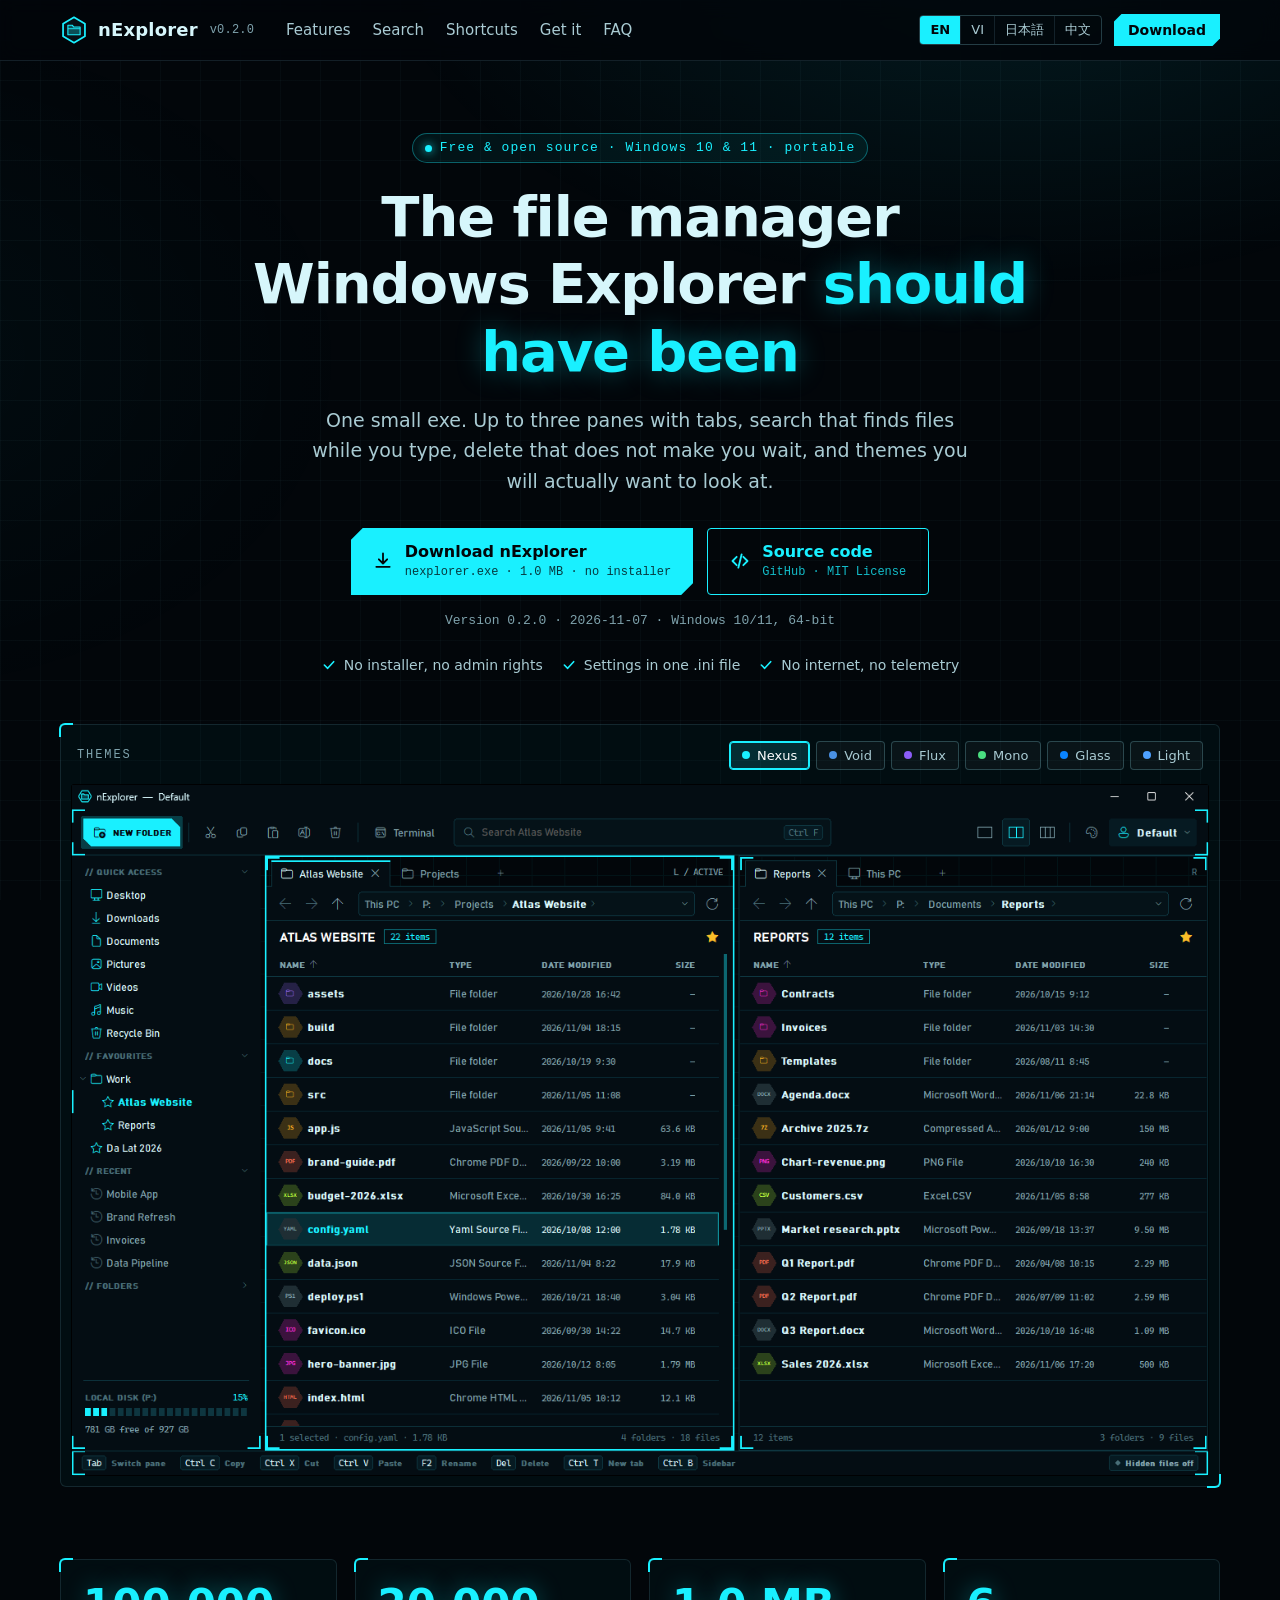
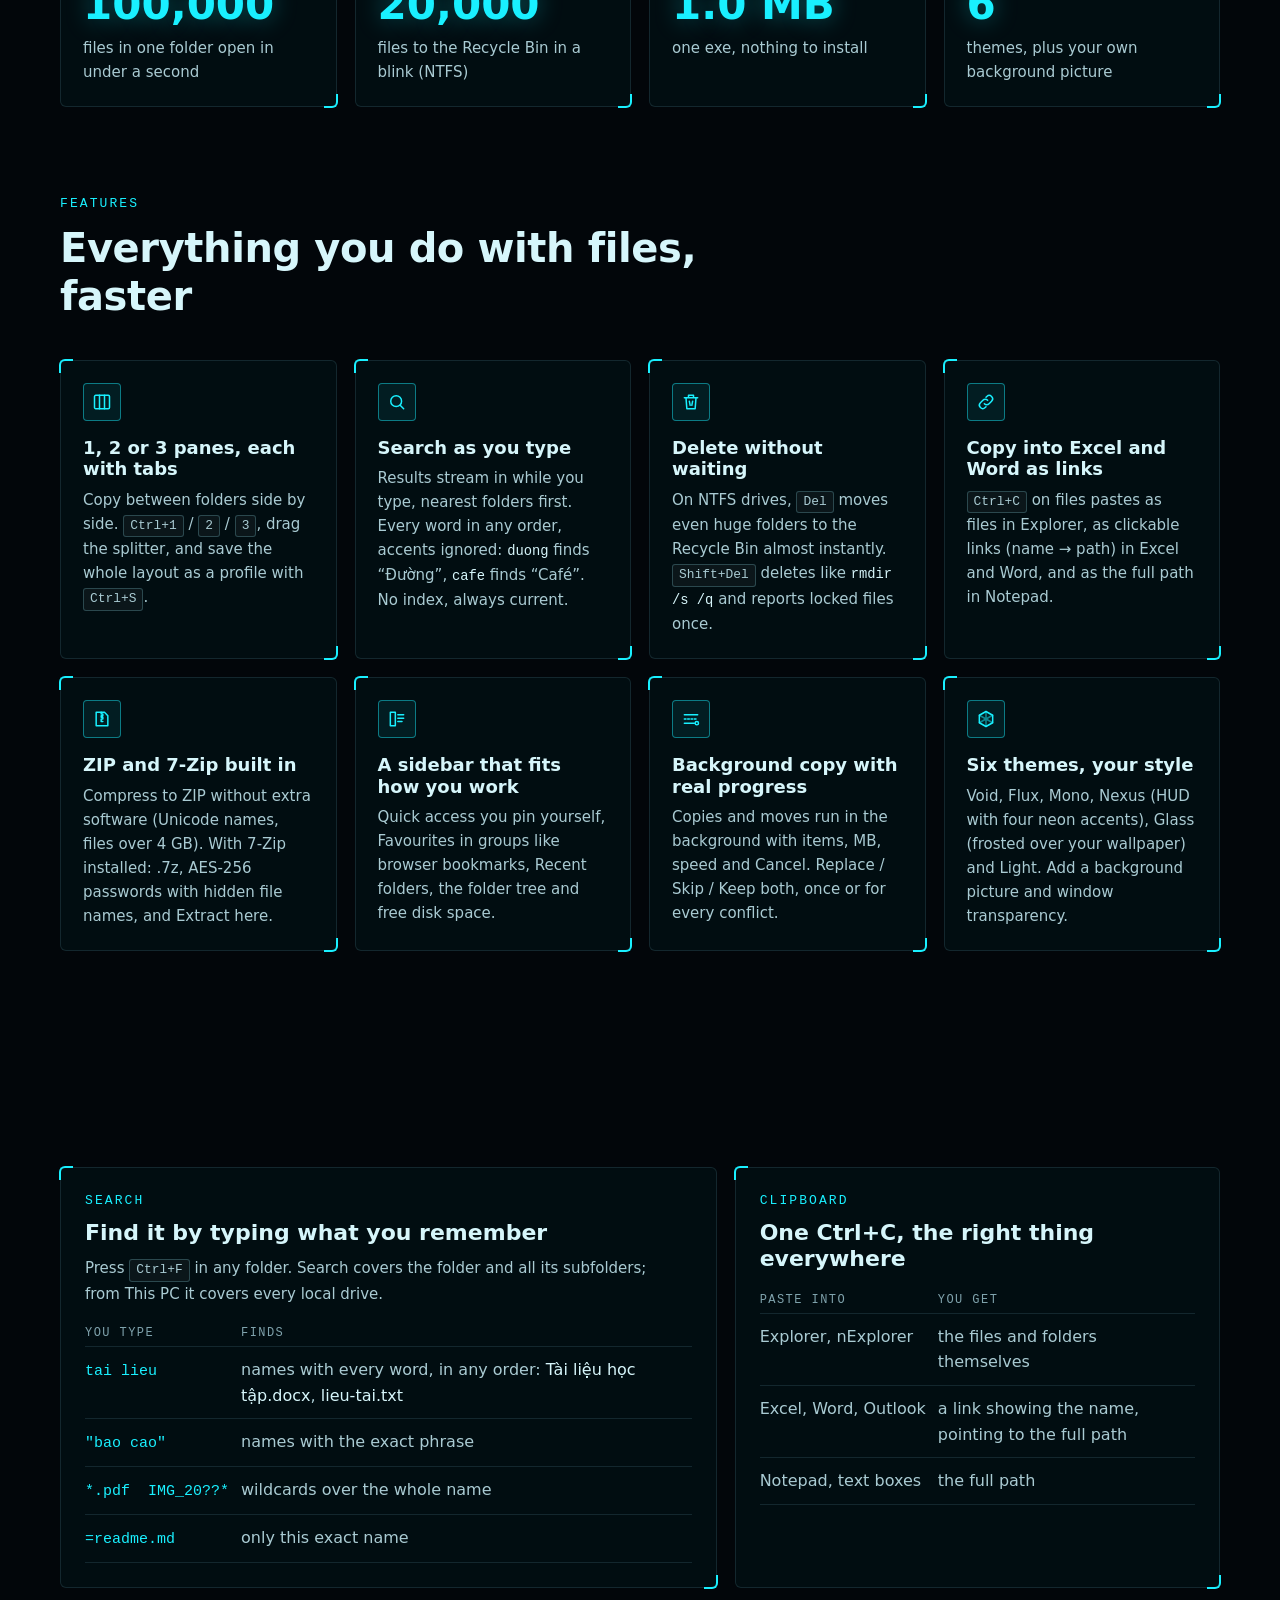
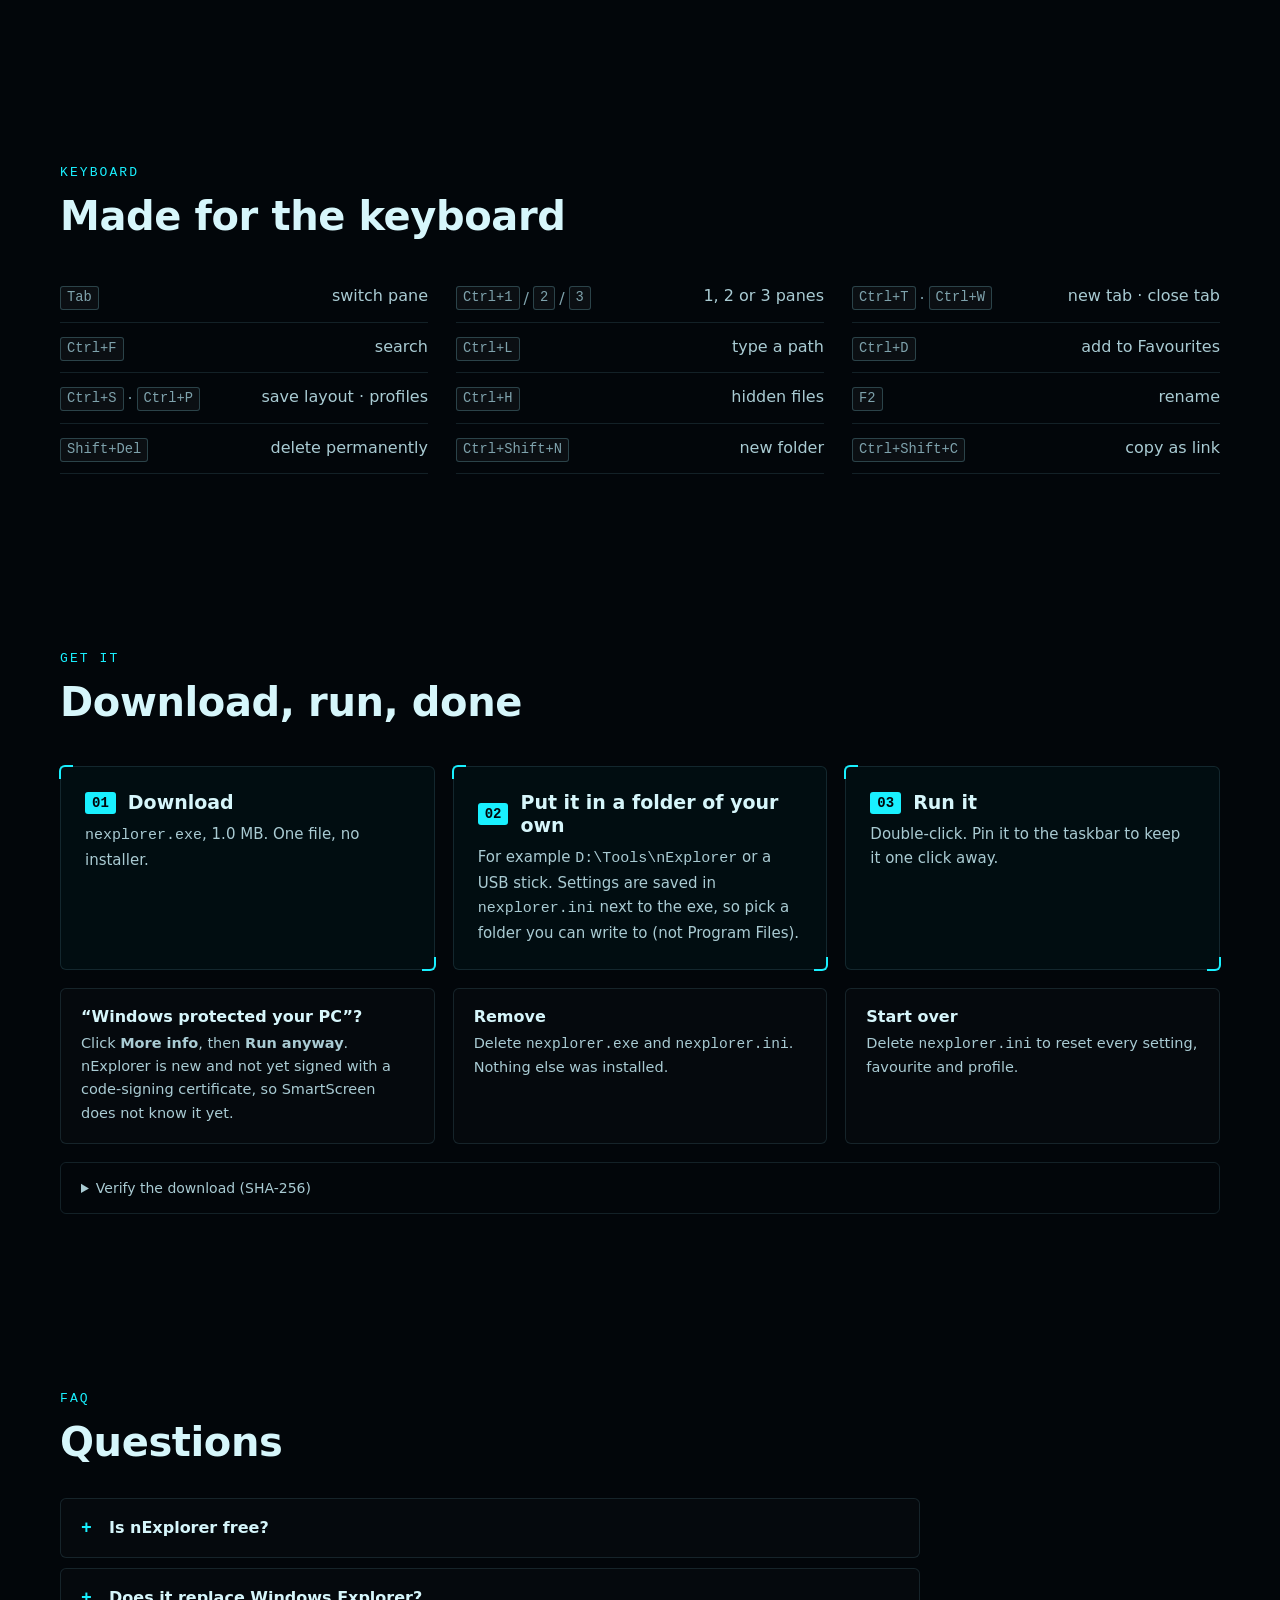
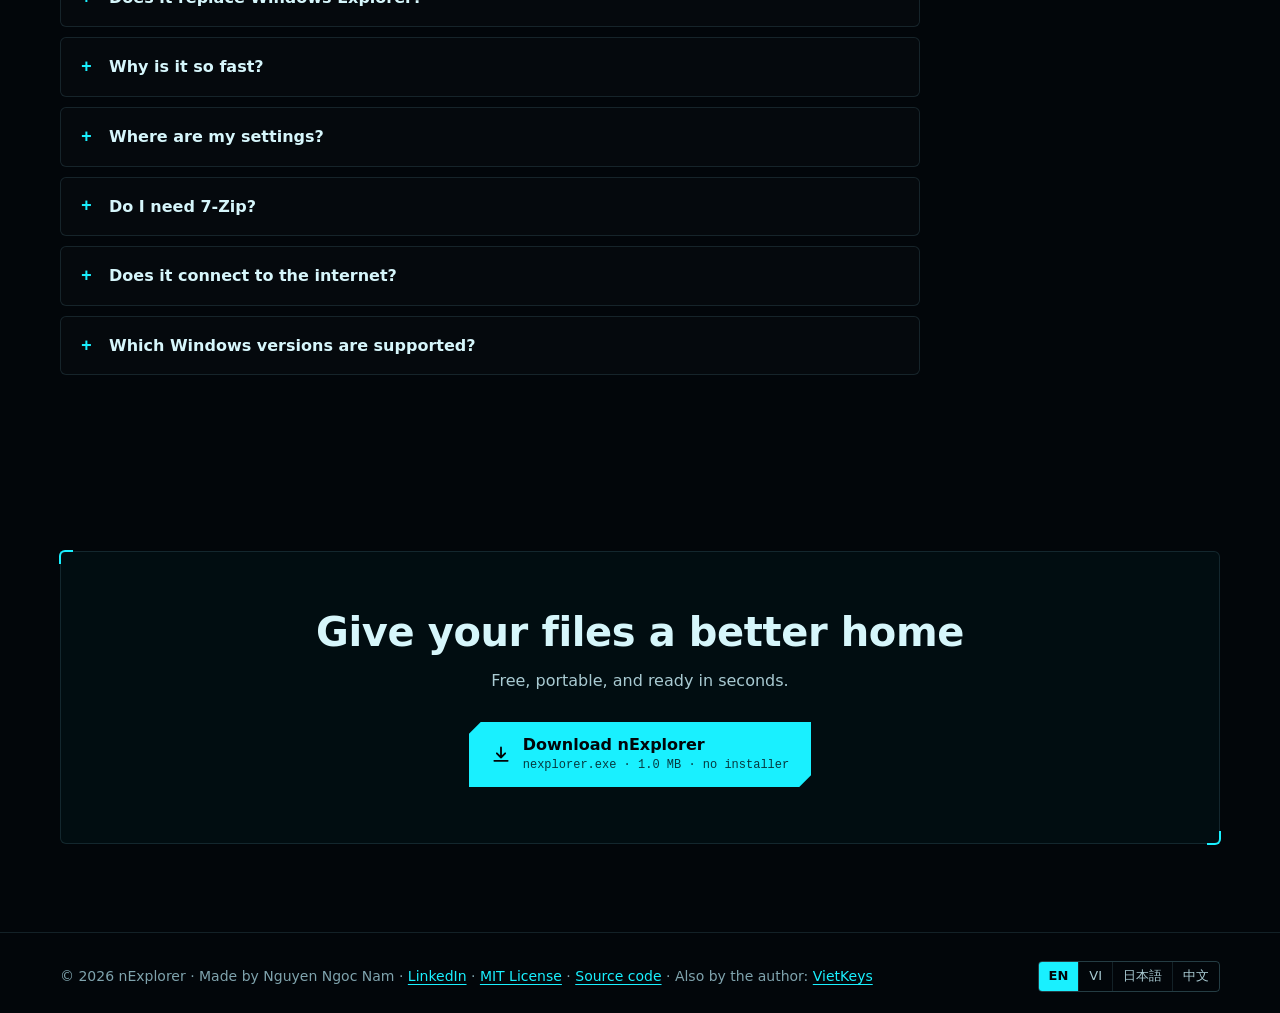
==== commit ca98dffe: "nExplorer site: version 0.2.0 (exe 1,068,544 bytes, new SHA-256), free and open source under the MIT" ====
--- a/01_folder/site/public/index.html
+++ b/01_folder/site/public/index.html
@@ -27,13 +27,13 @@
 <meta name="twitter:card" content="summary_large_image">
 <link rel="stylesheet" href="assets/style.css?v=fa06690f56">
 <script src="assets/app.js?v=c8efb5a3a5" defer></script>
-<script type="application/ld+json">{"@context":"https://schema.org","@type":"SoftwareApplication","name":"nExplorer","description":"nExplorer is a free, lightweight file manager for Windows 10 and 11: one small exe, up to 3 panes with tabs, instant search, near-instant delete, smart copy into Excel and Word, built-in ZIP and 6 themes.","operatingSystem":"Windows 10, Windows 11","applicationCategory":"UtilitiesApplication","softwareVersion":"1.0","datePublished":"2026-11-07","fileSize":"1.0 MB","downloadUrl":"https://nexplorer.vietkeys.com/download/nexplorer.exe","url":"https://nexplorer.vietkeys.com/","offers":{"@type":"Offer","price":"0","priceCurrency":"USD"},"author":{"@type":"Person","name":"Nguyen Ngoc Nam","url":"https://www.linkedin.com/in/nguyenngocnam/"},"image":"https://nexplorer.vietkeys.com/og.png"}</script>
+<script type="application/ld+json">{"@context":"https://schema.org","@type":"SoftwareApplication","name":"nExplorer","description":"nExplorer is a free, lightweight file manager for Windows 10 and 11: one small exe, up to 3 panes with tabs, instant search, near-instant delete, smart copy into Excel and Word, built-in ZIP and 6 themes.","operatingSystem":"Windows 10, Windows 11","applicationCategory":"UtilitiesApplication","softwareVersion":"0.2.0","datePublished":"2026-11-07","fileSize":"1.0 MB","downloadUrl":"https://nexplorer.vietkeys.com/download/nexplorer.exe","url":"https://nexplorer.vietkeys.com/","offers":{"@type":"Offer","price":"0","priceCurrency":"USD"},"license":"https://opensource.org/licenses/MIT","sameAs":["https://github.com/mlightvn/ntools"],"author":{"@type":"Person","name":"Nguyen Ngoc Nam","url":"https://www.linkedin.com/in/nguyenngocnam/"},"image":"https://nexplorer.vietkeys.com/og.png"}</script>
 </head>
 <body>
 <a class="skip" href="#main">Skip to content</a>
 <header class="top">
   <div class="wrap">
-    <a class="brand" href="./" aria-label="nExplorer" style="color:var(--text)"><span style="color:var(--accent);display:flex"><svg viewBox="0 0 64 64" aria-hidden="true"><path d="M32 3 57 17.5v29L32 61 7 46.5v-29Z" fill="#061016" stroke="currentColor" stroke-width="4" stroke-linejoin="round"/><path d="M18 21h10l3 4h15v18H18Z" fill="currentColor" fill-opacity=".28" stroke="currentColor" stroke-width="2.5" stroke-linejoin="round"/><path d="M18 29h28" stroke="currentColor" stroke-width="2"/></svg></span>nExplorer<small>v1.0</small></a>
+    <a class="brand" href="./" aria-label="nExplorer" style="color:var(--text)"><span style="color:var(--accent);display:flex"><svg viewBox="0 0 64 64" aria-hidden="true"><path d="M32 3 57 17.5v29L32 61 7 46.5v-29Z" fill="#061016" stroke="currentColor" stroke-width="4" stroke-linejoin="round"/><path d="M18 21h10l3 4h15v18H18Z" fill="currentColor" fill-opacity=".28" stroke="currentColor" stroke-width="2.5" stroke-linejoin="round"/><path d="M18 29h28" stroke="currentColor" stroke-width="2"/></svg></span>nExplorer<small>v0.2.0</small></a>
     <nav class="nav" aria-label="nExplorer">
       <a href="#features">Features</a>
       <a href="#search">Search</a>
@@ -51,11 +51,11 @@
 <main id="main">
 <section class="hero" id="download">
   <div class="wrap center">
-    <span class="eyebrow">Free · Windows 10 &amp; 11 · portable</span>
+    <span class="eyebrow">Free &amp; open source · Windows 10 &amp; 11 · portable</span>
     <h1>The file manager Windows Explorer <em>should have been</em></h1>
     <p class="lead">One small exe. Up to three panes with tabs, search that finds files while you type, delete that does not make you wait, and themes you will actually want to look at.</p>
-    <div class="ctas"><a class="btn" href="download/nexplorer.exe" download><svg viewBox="0 0 24 24" fill="none" stroke="currentColor" stroke-width="2.2" stroke-linecap="round" stroke-linejoin="round" aria-hidden="true"><path d="M12 3v12m0 0-5-5m5 5 5-5M4 19h16"/></svg><span class="two">Download nExplorer<span class="btn-sub">nexplorer.exe · 1.0 MB · no installer</span></span></a></div>
-    <p class="meta">Version 1.0 · 2026-11-07 · Windows 10/11, 64-bit</p>
+    <div class="ctas"><a class="btn" href="download/nexplorer.exe" download><svg viewBox="0 0 24 24" fill="none" stroke="currentColor" stroke-width="2.2" stroke-linecap="round" stroke-linejoin="round" aria-hidden="true"><path d="M12 3v12m0 0-5-5m5 5 5-5M4 19h16"/></svg><span class="two">Download nExplorer<span class="btn-sub">nexplorer.exe · 1.0 MB · no installer</span></span></a><a class="btn ghost" href="https://github.com/mlightvn/ntools" rel="noopener"><svg viewBox="0 0 24 24" fill="none" stroke="currentColor" stroke-width="2.2" stroke-linecap="round" stroke-linejoin="round" aria-hidden="true"><path d="m8 7-5 5 5 5M16 7l5 5-5 5M14 4l-4 16"/></svg><span class="two">Source code<span class="btn-sub">GitHub · MIT License</span></span></a></div>
+    <p class="meta">Version 0.2.0 · 2026-11-07 · Windows 10/11, 64-bit</p>
     <ul class="trust"><li><svg viewBox="0 0 24 24" fill="none" stroke="currentColor" stroke-width="2.4" stroke-linecap="round" stroke-linejoin="round" aria-hidden="true"><path d="m5 12 5 5 9-10"/></svg>No installer, no admin rights</li><li><svg viewBox="0 0 24 24" fill="none" stroke="currentColor" stroke-width="2.4" stroke-linecap="round" stroke-linejoin="round" aria-hidden="true"><path d="m5 12 5 5 9-10"/></svg>Settings in one .ini file</li><li><svg viewBox="0 0 24 24" fill="none" stroke="currentColor" stroke-width="2.4" stroke-linecap="round" stroke-linejoin="round" aria-hidden="true"><path d="m5 12 5 5 9-10"/></svg>No internet, no telemetry</li></ul>
     <div class="panel showcase" data-showcase>
       <div class="showcase-bar">
@@ -164,7 +164,7 @@
     </div>
     <details class="sums">
       <summary>Verify the download (SHA-256)</summary>
-      <pre>f48368259e08f5af6e5006ab4acd1ea6cb4da313aa40cc37cbaa8cc1901d05dd  nexplorer.exe</pre>
+      <pre>3fbd1f8e7e28d2ff86a0f0498889133e4039347f9a2aab95132524eec0e28cb0  nexplorer.exe</pre>
     </details>
   </div>
 </section>
@@ -174,7 +174,7 @@
     <p class="kicker">FAQ</p>
     <h2>Questions</h2>
     <div class="faq">
-      <details><summary>Is nExplorer free?</summary><p>Yes. Download it and use it on as many PCs as you like.</p></details>
+      <details><summary>Is nExplorer free?</summary><p>Yes, free and open source under the MIT License. Use it on as many PCs as you like; the source code is on <a href="https://github.com/mlightvn/ntools">GitHub</a>.</p></details>
       <details><summary>Does it replace Windows Explorer?</summary><p>It runs next to it: Explorer, the desktop and the taskbar stay as they are. Use nExplorer for your file work and keep Explorer for anything else.</p></details>
       <details><summary>Why is it so fast?</summary><p>It reads folders on a background thread and skips what slows Explorer down: no shell extensions, no thumbnails, no search index.</p></details>
       <details><summary>Where are my settings?</summary><p>In <code>nexplorer.ini</code> next to the exe: favourites, Quick access, profiles, theme and window layout. Copy both files to take your setup to another PC.</p></details>
@@ -198,7 +198,7 @@
 
 <footer>
   <div class="wrap">
-    <p>© 2026 nExplorer · Made by Nguyen Ngoc Nam · <a href="https://www.linkedin.com/in/nguyenngocnam/" rel="author">LinkedIn</a> · Also by the author: <a href="https://vietkeys.com/">VietKeys</a></p>
+    <p>© 2026 nExplorer · Made by Nguyen Ngoc Nam · <a href="https://www.linkedin.com/in/nguyenngocnam/" rel="author">LinkedIn</a> · <a href="https://github.com/mlightvn/ntools/blob/main/LICENSE" rel="license">MIT License</a> · <a href="https://github.com/mlightvn/ntools">Source code</a> · Also by the author: <a href="https://vietkeys.com/">VietKeys</a></p>
     <nav class="langs" aria-label="Language"><a href="./" hreflang="en" lang="en" data-lang="en" aria-current="true">EN</a><a href="vi/" hreflang="vi" lang="vi" data-lang="vi">VI</a><a href="ja/" hreflang="ja" lang="ja" data-lang="ja">日本語</a><a href="zh/" hreflang="zh-Hans" lang="zh-Hans" data-lang="zh">中文</a></nav>
   </div>
 </footer>
